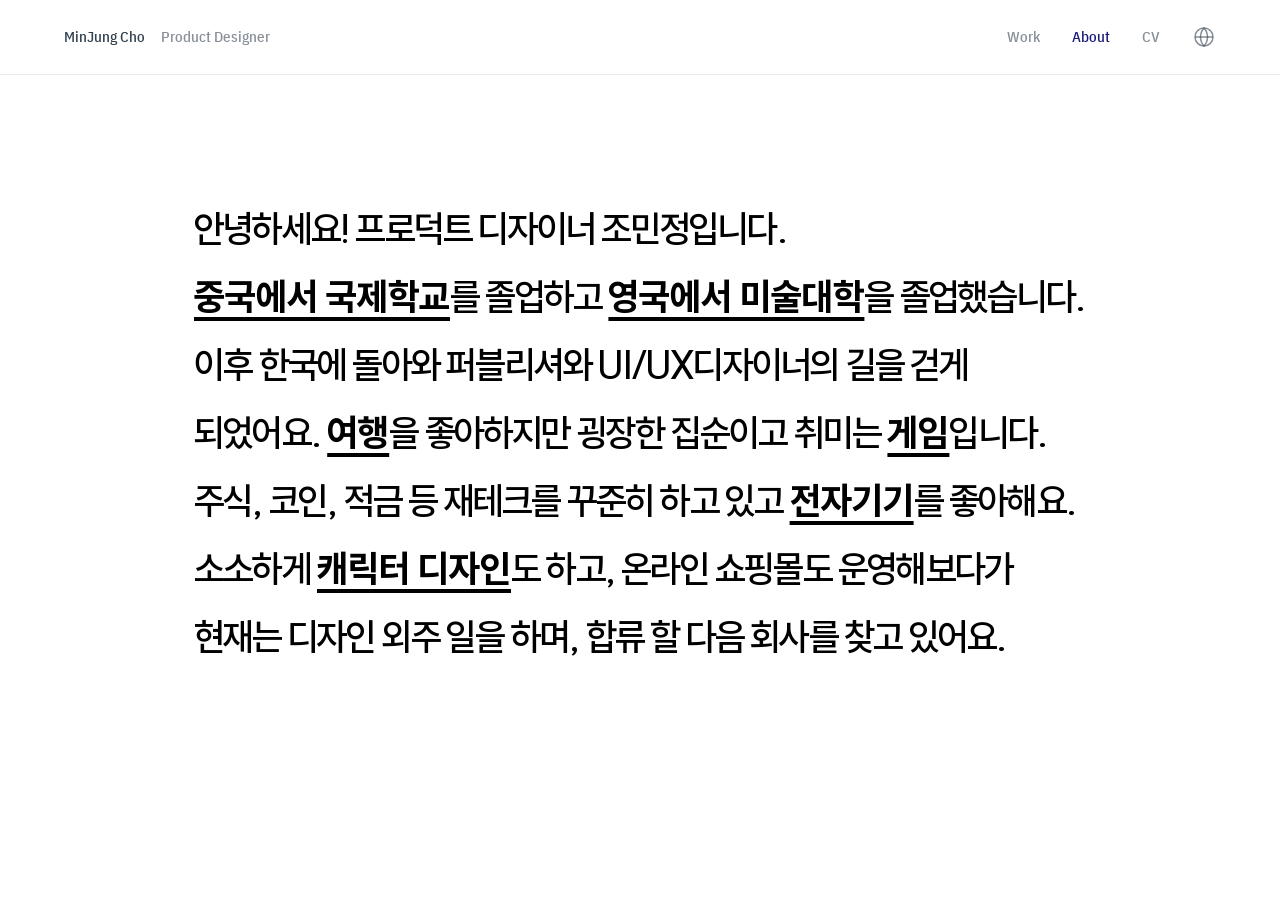
==== about.html @ c06c989e "About 페이지 생성" ====
<!DOCTYPE html>
<html lang="ko">
<head>
    <meta charset="UTF-8">
    <meta name="viewport" content="width=device-width, initial-scale=1.0">
    <title>About — MinJung Cho</title>
    <link rel="preconnect" href="https://fonts.googleapis.com">
    <link rel="preconnect" href="https://fonts.gstatic.com" crossorigin>
    <link href="https://fonts.googleapis.com/css2?family=IBM+Plex+Sans+Condensed:wght@400;500;600&display=swap" rel="stylesheet">
    <link rel="stylesheet" href="css/style.css">
</head>
<body>

    <header class="site-header">
        <nav class="nav container">
            <div class="nav-brand">
                <a href="index.html" class="nav-name">MinJung Cho</a>
                <span class="nav-role">Product Designer</span>
            </div>
            <div class="nav-menu">
                <a href="index.html">Work</a>
                <!-- Misc. 페이지 준비되면 주석 해제
                <a href="#">Misc.</a>
                -->
                <a href="about.html" class="active">About</a>
                <a href="assets/MinJungCho_CV.pdf" target="_blank">CV</a>
                <a href="#" class="nav-globe" aria-label="Language" data-tooltip="다국어 기능 공사중" onclick="return false;">
                    <svg viewBox="0 0 24 24" fill="none" stroke="currentColor" stroke-width="1.5" width="24" height="24">
                        <circle cx="12" cy="12" r="9"/>
                        <path d="M3 12h18"/>
                        <path d="M12 3a13.5 13.5 0 0 1 3.5 9 13.5 13.5 0 0 1-3.5 9 13.5 13.5 0 0 1-3.5-9A13.5 13.5 0 0 1 12 3z"/>
                    </svg>
                </a>
            </div>
        </nav>
    </header>

    <main class="about container">
        <!-- about-stage: 텍스트 + 호버 이미지가 배치되는 기준 영역 -->
        <div class="about-stage">
            <div class="about-text">
                <p class="about-title">안녕하세요! 프로덕트 디자이너 조민정입니다.</p>
                <p class="about-par">
                    <button class="about-kw" data-key="beijing">중국에서 국제학교</button>를 졸업하고
                    <span class="about-inline" data-key="beijing" hidden>
                        <span class="about-inline-media"><img src="assets/img/about/beijing.jpeg" alt="베이징 국제학교 후문 앞에서"><em>2008년부터 5년 동안 베이징에 살았어요</em></span>
                    </span>
                    <button class="about-kw" data-key="london">영국에서 미술대학</button>을 졸업했습니다.
                    <span class="about-inline" data-key="london" hidden>
                        <span class="about-inline-media"><img src="assets/img/about/london.jpg" alt="런던 미술대학 시절"><em>우수 포트폴리오로 인정 받아 파운데이션 코스를 스킵하고 3년만에 졸업했어요</em></span>
                    </span>
                </p>
                <p class="about-par">이후 한국에 돌아와 퍼블리셔와 UI/UX디자이너의 길을 걷게 되었어요.
                    <button class="about-kw" data-key="travel">여행</button>을 좋아하지만 굉장한 집순이고 취미는
                    <span class="about-inline" data-key="travel" hidden>
                        <span class="about-inline-media"><img src="assets/img/about/travel.jpeg" alt="여행 사진"><em>지금까지 28개 국을 여행했어요</em></span>
                    </span>
                    <button class="about-kw" data-key="game">게임</button>입니다.
                    <span class="about-inline" data-key="game" hidden>
                        <span class="about-inline-media"><img src="assets/img/about/game.png" alt="즐겨한 게임들"></span>
                    </span>
                </p>
                <p class="about-par">주식, 코인, 적금 등 재테크를 꾸준히 하고 있고
                    <button class="about-kw" data-key="tech">전자기기</button>를 좋아해요.
                    <span class="about-inline" data-key="tech" hidden>
                        <span class="about-inline-media"><img src="assets/img/about/tech.png" alt="좋아하는 전자기기"></span>
                    </span>
                </p>
                <p class="about-par">소소하게
                    <button class="about-kw" data-key="character">캐릭터 디자인</button>도 하고, 온라인 쇼핑몰도 운영해보다가
                    <span class="about-inline" data-key="character" hidden>
                        <span class="about-inline-media"><img src="assets/img/about/character.jpeg" alt="캐릭터 쭈바와 쪼야"><em>쭈바와 쪼야</em></span>
                    </span>
                    현재는 디자인 외주 일을 하며, 합류 할 다음 회사를 찾고 있어요.
                </p>
            </div>

            <!-- 데스크톱/태블릿 호버 리빌 (위치·크기·회전은 CSS) -->
            <figure class="about-float float-beijing" data-key="beijing" aria-hidden="true">
                <img src="assets/img/about/beijing.jpeg" alt="">
                <figcaption>2008년부터 5년 동안 베이징에 살았어요</figcaption>
            </figure>
            <figure class="about-float float-london" data-key="london" aria-hidden="true">
                <img src="assets/img/about/london.jpg" alt="">
                <figcaption>우수 포트폴리오로 인정 받아 파운데이션 코스를 스킵하고 3년만에 졸업했어요</figcaption>
            </figure>
            <figure class="about-float float-travel" data-key="travel" aria-hidden="true">
                <img src="assets/img/about/travel.jpeg" alt="">
                <figcaption>지금까지 28개 국을 여행했어요</figcaption>
            </figure>
            <figure class="about-float float-game" data-key="game" aria-hidden="true">
                <img src="assets/img/about/game.png" alt="">
            </figure>
            <figure class="about-float float-tech" data-key="tech" aria-hidden="true">
                <img src="assets/img/about/tech.png" alt="">
            </figure>
            <figure class="about-float float-character" data-key="character" aria-hidden="true">
                <img src="assets/img/about/character.jpeg" alt="">
                <figcaption>쭈바와 쪼야</figcaption>
            </figure>
        </div>
    </main>

    <script src="js/about.js"></script>
    <script src="js/cursor.js"></script>
</body>
</html>
---- css/style.css ----
/* ============================================
   Fonts
   ============================================ */
@font-face {
    font-family: 'Freesentation';
    src: url('../assets/fonts/Freesentation-1Thin.woff2') format('woff2');
    font-weight: 100;
    font-display: swap;
}
@font-face {
    font-family: 'Freesentation';
    src: url('../assets/fonts/Freesentation-2ExtraLight.woff2') format('woff2');
    font-weight: 200;
    font-display: swap;
}
@font-face {
    font-family: 'Freesentation';
    src: url('../assets/fonts/Freesentation-3Light.woff2') format('woff2');
    font-weight: 300;
    font-display: swap;
}
@font-face {
    font-family: 'Freesentation';
    src: url('../assets/fonts/Freesentation-4Regular.woff2') format('woff2');
    font-weight: 400;
    font-display: swap;
}
@font-face {
    font-family: 'Freesentation';
    src: url('../assets/fonts/Freesentation-5Medium.woff2') format('woff2');
    font-weight: 500;
    font-display: swap;
}
@font-face {
    font-family: 'Freesentation';
    src: url('../assets/fonts/Freesentation-6SemiBold.woff2') format('woff2');
    font-weight: 600;
    font-display: swap;
}
@font-face {
    font-family: 'Freesentation';
    src: url('../assets/fonts/Freesentation-7Bold.woff2') format('woff2');
    font-weight: 700;
    font-display: swap;
}
@font-face {
    font-family: 'Freesentation';
    src: url('../assets/fonts/Freesentation-8ExtraBold.woff2') format('woff2');
    font-weight: 800;
    font-display: swap;
}
@font-face {
    font-family: 'Freesentation';
    src: url('../assets/fonts/Freesentation-9Black.woff2') format('woff2');
    font-weight: 900;
    font-display: swap;
}

/* ============================================
   Tokens
   ============================================ */
:root {
    /* 커스텀 커서 — 색상은 여기서 수정 */
    --cursor-color: #81959fcf;
    --cursor-text-color: #ffffff;
    --cursor-size: 14px;

    --color-bg: #ffffff;
    --color-text: #32404f;
    --color-text-muted: rgba(50, 64, 79, 0.584);
    --color-text-gray: #878f98;
    --color-nav-active: #1b1c7a;
    --color-headline: #000000;
    --color-card-bg: rgba(0, 0, 0, 0.05);
    --color-border: rgba(135, 143, 152, 0.2);
    --font-en: 'IBM Plex Sans Condensed', sans-serif;
    --font-kr: 'Freesentation', 'IBM Plex Sans Condensed', sans-serif;
    --page-padding: 64px;
}

/* ============================================
   Reset / Base
   ============================================ */
*,
*::before,
*::after {
    box-sizing: border-box;
    margin: 0;
    padding: 0;
}

html {
    scroll-behavior: smooth;
}

body {
    background: var(--color-bg);
    color: var(--color-text);
    font-family: var(--font-en);
    font-size: 15px;
    line-height: 22px;
    word-break: keep-all; /* 한국어 단어 단위 줄바꿈 */
}

a {
    color: inherit;
    text-decoration: none;
}

a:hover {
    text-decoration: underline;
}

ul {
    list-style: none;
}

img {
    max-width: 100%;
    display: block;
}

.container {
    max-width: 1920px;
    margin: 0 auto;
    padding-left: var(--page-padding);
    padding-right: var(--page-padding);
}

/* ============================================
   About page
   ============================================ */
.about {
    padding-top: 120px;
    padding-bottom: 120px;
}

/* 텍스트 + 플로팅 이미지의 기준 영역 (Figma 892px 컬럼) */
.about-stage {
    position: relative;
    max-width: 892px;
    margin: 0 auto;
}

.about-text {
    font-family: var(--font-kr);
    font-weight: 500;
    font-size: 40px;
    line-height: 1.7; /* Figma: 줄 48px + 간격 20px = 68px 피치 */
    letter-spacing: -0.02em;
    color: #000000;
}

.about-title {
    /* 본문과 같은 피치로 흐르게 함 */
}

/* 키워드 (호버/탭 트리거) */
.about-kw {
    font: inherit;
    font-weight: 700;
    color: inherit;
    background: none;
    border: none;
    padding: 0;
    text-decoration: underline;
    text-underline-position: from-font;
}

/* --- 플로팅 리빌 (데스크톱/태블릿 호버) ---
   위치·크기는 892×456 스테이지 기준 % — Figma 시안 좌표 환산값 */
.about-float {
    position: absolute;
    margin: 0;
    opacity: 0;
    visibility: hidden;
    transition: opacity 0.2s ease;
    pointer-events: none;
    z-index: 5;
}

.about-float.is-on {
    opacity: 1;
    visibility: visible;
}

.about-float img {
    width: 100%;
    height: 100%;
    object-fit: cover;
    display: block;
}

.about-float figcaption {
    position: absolute;
    background: #000000;
    color: #ffffff;
    font-family: var(--font-kr);
    font-weight: 500;
    font-size: 26px;
    line-height: 1.5;
    letter-spacing: -0.02em;
    padding: 8px 20px;
    white-space: nowrap;
}

/* beijing: 사진 338×450 @ (246,81) rot4.52 / 캡션 (494,129) */
.float-beijing { left: 27.6%; top: 17.7%; width: 37.9%; aspect-ratio: 338 / 450; transform: rotate(4.52deg); }
.float-beijing figcaption { left: 66%; top: 10%; transform: rotate(-4.52deg); }

/* london: 360×480 @ (63,82) rot-4.77 / 캡션 (298,204) */
.float-london { left: 7.1%; top: 18%; width: 40.4%; aspect-ratio: 360 / 480; transform: rotate(-4.77deg); }
.float-london figcaption { left: 65%; top: 27%; transform: rotate(4.77deg); }

/* travel: 300×496 @ (201,48) rot3.72 / 캡션 (370,196) */
.float-travel { left: 22.5%; top: 10.6%; width: 33.6%; aspect-ratio: 300 / 496; transform: rotate(3.72deg); }
.float-travel figcaption { left: 56%; top: 30%; transform: rotate(-3.72deg); }

/* game: 그리드 이미지 481×675 @ (214,-79) rot-3, 캡션 없음 */
.float-game { left: 24%; top: -17.3%; width: 53.9%; aspect-ratio: 481 / 675; transform: rotate(-3deg); }

/* tech: 600×400 @ (-4,70), 회전·캡션 없음 */
.float-tech { left: -0.4%; top: 15.4%; width: 67.3%; aspect-ratio: 3 / 2; }

/* character: 351×468 @ (345,60) rot7.72 / 캡션 (639,401) */
.float-character { left: 38.7%; top: 13%; width: 39.3%; aspect-ratio: 3 / 4; transform: rotate(7.72deg); }
.float-character figcaption { left: 71%; top: 84%; transform: rotate(-7.72deg); }

/* --- 인라인 리빌 (모바일 탭) — 데스크톱에서는 항상 숨김 --- */
.about-inline {
    display: none;
}

/* 태블릿: 텍스트 30px (Figma 태블릿 시안) */
@media (max-width: 1279px) {
    .about-text {
        font-size: 30px;
    }

    .about-float figcaption {
        font-size: 20px;
        padding: 6px 14px;
    }
}

/* 모바일: 텍스트 20px, 호버 리빌 대신 탭 인라인 리빌 */
@media (max-width: 640px) {
    .about {
        padding-top: 80px;
        padding-bottom: 80px;
    }

    .about-text {
        font-size: 20px;
        line-height: 1.6; /* 줄 24px + 간격 8px */
    }

    .about-title {
        font-weight: 700;
    }

    /* 호버 리빌 숨김 */
    .about-float {
        display: none;
    }

    /* 탭으로 열린 인라인 리빌: 텍스트 사이에 블록으로 삽입 */
    .about-inline:not([hidden]) {
        display: block;
        margin: 12px 0;
    }

    .about-inline-media {
        position: relative;
        display: block;
        width: 270px;
        max-width: 100%;
    }

    .about-inline-media img {
        display: block;
        width: 100%;
    }

    .about-inline-media em {
        position: absolute;
        left: 28%;
        top: 12px;
        background: #000000;
        color: #ffffff;
        font-style: normal;
        font-family: var(--font-kr);
        font-weight: 500;
        font-size: 16px;
        line-height: 1.5;
        letter-spacing: -0.02em;
        padding: 2px 8px;
        max-width: calc(100vw - 48px - 28%);
    }
}

/* ============================================
   Custom cursor
   ============================================ */
/* 커스텀 커서가 활성화되면(마우스 기기) 기본 커서 숨김 */
.has-custom-cursor,
.has-custom-cursor * {
    cursor: none !important;
}

.cursor-dot {
    position: fixed;
    left: 0;
    top: 0;
    width: var(--cursor-size);
    height: var(--cursor-size);
    background: var(--cursor-color);
    border-radius: 999px;
    pointer-events: none;
    z-index: 9999;
    display: flex;
    align-items: center;
    justify-content: center;
    opacity: 0;
    transition: width 0.25s ease, height 0.25s ease, opacity 0.2s ease, padding 0.25s ease;
    will-change: transform;
}

.cursor-dot--visible {
    opacity: 1;
}

/* 선택 가능한 영역(링크·버튼) 호버 시 확대 */
.cursor-dot--grow {
    width: 48px;
    height: 48px;
}

/* 프로젝트 카드 호버 시 텍스트 툴팁으로 변형 */
.cursor-dot--tooltip {
    width: auto;
    height: auto;
    padding: 10px 16px;
}

.cursor-label {
    display: none;
    font-family: var(--font-en);
    text-transform: uppercase;
    font-weight: 400;
    font-size: 14px;
    line-height: 1;
    color: var(--cursor-text-color);
    white-space: nowrap;
}

.cursor-dot--tooltip .cursor-label {
    display: block;
}

/* ============================================
   Nav
   ============================================ */
.site-header {
    border-bottom: 1px solid var(--color-border);
}

.nav {
    display: flex;
    align-items: center;
    justify-content: space-between;
    padding-top: 25px;
    padding-bottom: 25px;
}

.nav-brand {
    display: flex;
    align-items: center;
    gap: 16px;
    font-weight: 500;
}

.nav-brand .nav-role {
    color: var(--color-text-muted);
}

.nav-menu {
    display: flex;
    align-items: center;
    gap: 32px;
    font-weight: 500;
}

.nav-menu a {
    color: var(--color-text-muted);
}

.nav-menu a.active {
    color: var(--color-nav-active);
}

.nav-menu .nav-globe {
    display: inline-flex;
    width: 24px;
    height: 24px;
    color: var(--color-text-muted);
    position: relative;
}

/* 지구본 호버 툴팁 (다국어 기능 공사중) */
.nav-globe::after {
    content: attr(data-tooltip);
    position: absolute;
    top: calc(100% + 10px);
    right: 0;
    background: var(--color-text);
    color: #ffffff;
    font-family: var(--font-kr);
    font-size: 13px;
    line-height: 1;
    padding: 8px 12px;
    border-radius: 6px;
    white-space: nowrap;
    opacity: 0;
    pointer-events: none;
    transition: opacity 0.15s ease;
    z-index: 10;
}

.nav-globe:hover::after {
    opacity: 1;
}

/* ============================================
   Home: Hero
   ============================================ */
.hero {
    padding-top: 200px;
    padding-bottom: 60px;
}

.hero-headline {
    font-family: var(--font-kr);
    font-weight: 700;
    font-size: 46px;
    line-height: 1.2;
    color: var(--color-headline);
}

.hero-headline .br-mobile {
    display: none;
}

.career {
    margin-top: 20px;
    display: flex;
    flex-direction: column;
    gap: 6px;
}

.career-row {
    display: flex;
    align-items: flex-start;
}

.career-year {
    flex: 0 0 112px;
    color: var(--color-text-muted);
}

.career-detail {
    display: flex;
    flex: 1;
}

.career-company {
    flex: 0 0 226px;
    color: var(--color-text);
}

.career-role {
    color: var(--color-text-muted);
}

/* ============================================
   Home: Projects grid
   ============================================ */
.projects {
    padding-bottom: 0;
}

/* ============================================
   Footer
   ============================================ */
.site-footer {
    padding-top: 120px; /* 프로젝트 그리드와의 간격 */
}

.site-footer .container {
    padding-bottom: 25px; /* 네비와 동일한 하단 여백 */
    text-align: right;
    font-weight: 500;
    color: var(--color-text-muted);
}

.projects-grid {
    display: grid;
    grid-template-columns: repeat(2, minmax(0, 1fr));
    column-gap: 32px;
    row-gap: 64px;
    align-items: start;
}

.card {
    display: block;
    min-width: 0;
}

.card:hover {
    text-decoration: none;
}

.card-text {
    padding-top: 20px;
}

.card-title {
    font-family: var(--font-kr);
    font-weight: 600;
    font-size: 22px;
    line-height: 1.4;
    letter-spacing: -0.02em;
    color: #000000;
    /* white-space: pre-line; */
}

.card-meta,
.meta-row {
    display: flex;
    align-items: center;
    gap: 6px;
    color: var(--color-text-muted);
}

.card-meta span:first-child,
.meta-row span:first-child {
    font-family: var(--font-kr);
    font-weight: 500;
    font-size: 16px;
    line-height: 20px;
}

.card-meta {
    margin-top: 8px;
}

.card-image {
    width: 100%;
    overflow: hidden;
    border-radius: 16px;
    background: var(--color-card-bg);
}

.card-image img,
.card-image video {
    display: block;
    width: 100%;
    height: auto;
    transition: transform 0.5s ease;
}

/* 썸네일 호버 시 살짝 확대 */
.card:hover .card-image img,
.card:hover .card-image video {
    transform: scale(1.04);
}

.card-image:empty {
    aspect-ratio: 16 / 9;
}

/* ============================================
   Project page (/portfolio 템플릿)
   ============================================ */
.page-body {
    border-bottom: 1px solid var(--color-border);
}

.project-layout {
    display: flex;
    gap: 60px;
}

/* --- Aside --- */
.project-aside {
    flex: 0 0 200px;
    padding-top: 40px;
    padding-bottom: 40px;
    position: sticky;
    top: 0;
    align-self: flex-start;
    display: flex;
    flex-direction: column;
    max-height: 100vh;
}

.back-link {
    display: inline-flex;
    align-items: center;
    gap: 8px;
    font-family: var(--font-kr);
    font-weight: 500;
    font-size: 16px;
    line-height: 22px;
    color: var(--color-text-muted);
    white-space: nowrap;
    flex: none;
}

.back-link svg {
    width: 24px;
    height: 24px;
    flex: none;
}

.aside-list {
    margin-top: 32px;
    display: flex;
    flex-direction: column;
    gap: 8px;
    min-height: 0;
    overflow-y: auto;
    overscroll-behavior: contain;
    scrollbar-width: thin;
    scrollbar-color: #c5c5c5 transparent;
}

.aside-list::-webkit-scrollbar {
    width: 4px;
}

.aside-list::-webkit-scrollbar-thumb {
    background: #c5c5c5;
    border-radius: 999px;
}

.aside-list a {
    flex: none;
    font-family: var(--font-kr);
    font-weight: 400;
    font-size: 16px;
    line-height: 24px;
    color: var(--color-text-muted);
    white-space: nowrap;
    overflow: hidden;
    text-overflow: ellipsis;
}

.aside-list a.active {
    color: var(--color-text);
}

/* --- Main column --- */
.project-main {
    display: flex;
    flex: 1;
    justify-content: center;
    min-width: 0;
    padding-top: 40px;
    padding-bottom: 60px;
}

.project-wrapper{
    width: 100%;
    max-width: 892px;
    min-width: 0;
}

.project-title {
    font-family: var(--font-kr);
    font-weight: 700;
    font-size: 64px;
    line-height: 1.2;
    letter-spacing: -0.02em;
    color: var(--color-headline);
    margin-top: 12px;
    white-space: pre-line;
}

.project-hero {
    margin-top: 48px;
    border-radius: 13px;
    overflow: hidden;
    aspect-ratio: 892 / 500;
    background:
        radial-gradient(60% 90% at 55% 50%, rgba(244, 114, 182, 0.75) 0%, rgba(232, 190, 224, 0.55) 55%, rgba(226, 214, 240, 0.5) 100%),
        linear-gradient(90deg, #efd9ec 0%, #e8d5ef 100%);
}

.project-hero img {
    width: 100%;
    height: 100%;
    object-fit: cover;
}

.project-meta {
    margin-top: 20px;
    display: grid;
    grid-template-columns: repeat(4, 1fr);
    gap: 48px;
}

.meta-item dt {
    font-family: var(--font-kr);
    font-weight: 400;
    font-size: 16px;
    line-height: 22px;
    color: var(--color-text-muted);
}

.meta-item dd {
    margin-top: 8px;
    font-family: var(--font-kr);
    font-weight: 600;
    font-size: 16px;
    line-height: 22px;
    color: var(--color-text-muted);
}

/* --- Body blocks --- */
.project-body {
    margin-top: 80px;
    display: flex;
    flex-direction: column;
    min-width: 0;
    gap: 120px; /* 기본 섹션 사이 간격. 프로젝트별 sectionGap으로 덮어쓸 수 있음 */
}

.block-section {
    scroll-margin-top: 40px;
    display: flex;
    flex-direction: column;
    min-width: 0;
    gap: 40px; /* 섹션 내부 블록 간격 */
}

.section-subtitle {
    font-family: var(--font-en);
    font-weight: 500;
    font-size: 18px;
    line-height: 22px;
    text-transform: uppercase;
    color: var(--color-text);
}

.section-title {
    margin-top: 6px;
    font-family: var(--font-kr);
    font-weight: 600;
    font-size: 36px;
    line-height: 1.6;
    color: var(--color-headline);
    white-space: pre-line;
}

.section-head .body-text {
    margin-top: 24px;
}

.body-text {
    font-family: var(--font-kr);
    font-weight: 400;
    font-size: 18px;
    line-height: 1.8;
    color: var(--color-text-muted);
    white-space: pre-line; /* 데이터의 \n을 줄바꿈으로 표시 */
}

.img-block {
    background: var(--color-card-bg);
    border-radius: 16px;
    overflow: hidden;
}

.img-block .img-area {
    background: var(--color-card-bg);
}

.img-block .img-area img {
    width: 100%;
}

.img-caption {
    padding: 20px;
    font-family: var(--font-kr);
    font-weight: 400;
    font-size: 16px;
    line-height: 22px;
    color: var(--color-text-muted);
}

.img-group {
    display: grid;
    grid-template-columns: repeat(var(--img-group-columns, 2), minmax(0, 1fr));
    gap: 20px;
}

/* 비율이 다른 프로젝트 화면을 원본 비율 그대로 넘겨보는 가로 갤러리 */
.horizontal-gallery {
    width: 100%;
    min-width: 0;
}

.horizontal-gallery-track {
    display: flex;
    align-items: flex-start;
    gap: 20px;
    width: 100%;
    overflow-x: auto;
    padding: 0 0 16px;
    scroll-snap-type: x mandatory;
    overscroll-behavior-inline: contain;
    scrollbar-color: #b8b8b8 #eeeeee;
    scrollbar-width: thin;
}

.horizontal-gallery-track:focus-visible {
    outline: 2px solid var(--color-headline);
    outline-offset: 6px;
    border-radius: 2px;
}

.horizontal-gallery-track::-webkit-scrollbar {
    height: 6px;
}

.horizontal-gallery-track::-webkit-scrollbar-track {
    background: #eeeeee;
    border-radius: 999px;
}

.horizontal-gallery-track::-webkit-scrollbar-thumb {
    background: #b8b8b8;
    border-radius: 999px;
}

.horizontal-gallery-item {
    flex: 0 0 auto;
    overflow: hidden;
    border-radius: 24px;
    background: #f5f5f5;
    scroll-snap-align: start;
}

.horizontal-gallery-item img {
    display: block;
    width: auto;
    height: clamp(420px, 48vw, 720px);
    max-width: none;
}

.horizontal-gallery-caption {
    padding: 16px 20px;
    font-family: var(--font-kr);
    font-size: 16px;
    line-height: 24px;
    color: var(--color-text-muted);
    background: #ffffff;
}

.quote-block {
    border-left: 2px solid var(--color-border);
    padding: 20px 32px;
}

.quote-head {
    display: flex;
    align-items: center;
    gap: 12px;
    font-family: var(--font-kr);
    font-weight: 600;
    font-size: 16px;
    line-height: 24px;
    letter-spacing: -0.005em;
}

.quote-head .quote-name {
    color: #000000;
}

.quote-head .quote-role {
    color: var(--color-text-gray);
}

.quote-text {
    margin-top: 12px;
    font-family: var(--font-kr);
    font-weight: 400;
    font-size: 18px;
    line-height: 1.8;
    color: var(--color-text-muted);
    white-space: pre-line; /* 데이터의 \n을 줄바꿈으로 표시 */
}

.quote-text a {
    color: var(--color-text);
    text-decoration: underline;
    text-decoration-thickness: 1px;
    text-underline-offset: 3px;
}

.quote-text a:hover {
    opacity: 0.65;
}

/* --- 타이틀 아래 요약 --- */
.project-summary {
    margin-top: 12px;
    font-family: var(--font-kr);
    font-weight: 500;
    font-size: 16px;
    line-height: 26px;
    color: var(--color-text-muted);
    white-space: pre-line; /* 데이터의 \n을 줄바꿈으로 표시 */
}

/* --- 캡션 없는 이미지 (라운드 패널) --- */
.img-block--plain {
    background: none;
    border-radius: 24px;
}

.img-block--plain .img-area {
    background: none;
}

.img-block--plain .img-area img {
    display: block;
    width: 100%;
}

/* --- 화면 진입 시 재생되는 프로젝트 영상 --- */
.video-block {
    width: 100%;
    border-radius: 24px;
    overflow: hidden;
    background: #eeeff0;
}

.viewport-video {
    display: block;
    width: 100%;
    height: auto;
    border-radius: inherit;
    background: #eeeff0;
}

.video-caption {
    padding: 20px 24px;
    font-family: var(--font-kr);
    font-size: 16px;
    line-height: 24px;
    color: var(--color-text-muted);
    background: #ffffff;
}

/* --- 소제목 블록 --- */
.block-heading .heading-title,
.criteria-block .heading-title {
    display: flex;
    align-items: center;
    gap: 10px;
    font-family: var(--font-kr);
    font-weight: 600;
    font-size: 20px;
    line-height: 30px;
    color: var(--color-text);}

.block-icon {
    display: inline-flex;
    align-items: center;
    color: var(--color-text);
    flex: none;
}

.block-heading .body-text {
    margin-top: 12px;
}

/* --- 통계 밴드 (다크 패널) --- */
.stats-block {
    background: #333333;
    border-radius: 24px;
    padding: 60px 96px;
}

.stats-row {
    display: flex;
}

.stat-item {
    flex: 1;
    border-left: 1px solid rgba(215, 215, 215, 0.4);
    padding-left: 21px;
}

.stat-value {
    font-family: var(--font-kr);
    font-weight: 400;
    font-size: 36px;
    line-height: 44px;
    color: #ffffff;
}

.stat-label {
    margin-top: 12px;
    font-family: var(--font-kr);
    font-weight: 400;
    font-size: 16px;
    line-height: 24px;
    color: #ffffff;
}

.stats-feedback {
    margin-top: 40px;
    background: #eeeff0;
    border-radius: 12px;
    padding: 20px;
    display: flex;
    flex-direction: column;
    gap: 8px;
}

/* --- AS-IS / TO-BE 지표 비교표 --- */
.metric-table {
    width: 100%;
    max-width: 100%;
    overflow-x: auto;
    border-radius: 24px;
    background: #333333;
    padding: 40px 76px;
    color: #ffffff;
}

.metric-row {
    min-width: 680px;
    display: grid;
    grid-template-columns: minmax(150px, 1fr) 150px 150px 100px;
    align-items: center;
}

.metric-row + .metric-row {
    border-top: 1px solid rgba(255, 255, 255, 0.12);
}

.metric-cell {
    min-height: 56px;
    padding: 10px 20px;
    display: flex;
    align-items: center;
    font-family: var(--font-kr);
    font-size: 16px;
    line-height: 24px;
}

.metric-row--header .metric-cell {
    min-height: 44px;
    padding-top: 0;
    color: rgba(255, 255, 255, 0.72);
}

.metric-value {
    font-size: 32px;
    line-height: 44px;
}

.metric-row .metric-cell:nth-child(2) {
    color: rgba(255, 255, 255, 0.42);
}

.metric-delta {
    min-width: 80px;
    padding: 10px 8px;
    border-radius: 8px;
    text-align: center;
    color: #1b58ff;
    background: #adcfff;
    font-size: 18px;
    line-height: 20px;
}

.metric-delta--neutral {
    color: #ffffff;
    background: rgba(255, 255, 255, 0.1);
}

.metric-delta--negative {
    color: #ff2e00;
    background: #ffcfc4;
}

.feedback-row {
    display: flex;
    align-items: flex-start;
    justify-content: space-between;
    gap: 16px;
}

.feedback-text {
    display: flex;
    align-items: flex-start;
    gap: 12px;
    font-family: var(--font-kr);
    font-weight: 400;
    font-size: 16px;
    line-height: 24px;
    color: #1a1a1a;
}

.feedback-text .block-icon {
    color: #1a1a1a;
    margin-top: 2px;
}

.feedback-who {
    flex: none;
    font-family: var(--font-kr);
    font-weight: 400;
    font-size: 16px;
    line-height: 24px;
    color: #1a1a1a;
}

/* --- 관찰/측정/기준 카드 --- */
.criteria-card {
    margin-top: 12px;
    background: #eeeff0;
    border-radius: 24px;
    padding: 6px;
}

.criteria-inner {
    background: #ffffff;
    border-radius: 18px;
    padding: 40px;
    display: flex;
    flex-direction: column;
    gap: 16px;
}

.criteria-label {
    font-family: var(--font-kr);
    font-weight: 500;
    font-size: 16px;
    line-height: 24px;
    color: #262424;
}

.criteria-text {
    margin-top: 8px;
    font-family: var(--font-kr);
    font-weight: 400;
    font-size: 16px;
    line-height: 26px;
    color: #666666;
}

/* --- CTA 버튼 --- */
.cta-row {
    display: flex;
    justify-content: flex-end;
}

.cta-button {
    display: inline-flex;
    align-items: center;
    gap: 12px;
    background: #005cfb;
    color: #ffffff;
    border-radius: 12px;
    padding: 23px 40px;
    font-family: var(--font-kr);
    font-weight: 500;
    font-size: 24px;
    line-height: 32px;
}

.cta-button:hover {
    text-decoration: none;
    background: #0050df;
}

.cta-arrow {
    font-size: 28px;
    line-height: 32px;
    font-weight: 300;
}

/* ============================================
   Tablet (641px ~ 1279px)
   ============================================ */
@media (max-width: 1279px) {
    :root {
        --page-padding: 32px;
    }

    .site-header .container {
        padding-left: 24px;
        padding-right: 24px;
    }

    .hero-headline {
        font-size: 38px;
    }

    .career {
        margin-top: 16px;
    }

    .hero {
        padding-bottom: 40px;
    }

    .projects {
        padding-left: 24px;
        padding-right: 24px;
    }

    .projects-grid {
        grid-template-columns: 1fr;
        row-gap: 48px;
    }

    /* --- Project page --- */
    .page-body .container {
        padding-left: 24px;
        padding-right: 24px;
    }

    .project-layout {
        flex-direction: column;
        gap: 0;
    }

    .project-aside {
        flex: none;
        position: static;
        display: flex;
        flex-direction: row;
        align-items: center;
        gap: 32px;
        width: 100%;
        min-width: 0;
        max-height: none;
        padding-bottom: 0;
    }

    .aside-list {
        margin-top: 0;
        flex-direction: row;
        gap: 8px;
        overflow-x: auto;
        overflow-y: hidden;
        scrollbar-width: none;
    }

    .aside-list::-webkit-scrollbar {
        display: none;
    }

    .aside-list a {
        flex: none;
        overflow: visible;
    }

    .project-main {
        max-width: none;
        margin-top: 60px;
        padding-top: 0;
    }

    .project-title {
        font-size: 48px;
    }

    .project-hero {
        aspect-ratio: 752 / 322;
    }

    .project-meta {
        grid-template-columns: repeat(2, 1fr);
        grid-template-rows: repeat(2, auto);
        grid-auto-flow: column;
        row-gap: 20px;
        column-gap: 48px;
    }

    .stats-block {
        padding: 40px 48px;
    }

    .metric-table {
        padding: 32px 24px;
    }
}

/* ============================================
   Mobile (≤ 640px)
   ============================================ */
@media (max-width: 640px) {
    :root {
        --page-padding: 24px;
    }

    .nav {
        flex-direction: column;
        align-items: flex-start;
        gap: 16px;
        padding-top: 24px;
        padding-bottom: 24px;
    }

    .hero {
        padding-top: 120px;
    }

    .hero-headline {
        font-size: 28px;
    }

    .hero-headline .br-mobile {
        display: inline;
    }

    .career {
        gap: 12px;
    }

    .career-detail {
        flex-direction: column;
        gap: 3px;
    }

    .career-company {
        flex: none;
    }

    /* --- Project page --- */
    .project-aside {
        padding-top: 20px;
    }

    .aside-list {
        display: none;
    }

    .project-main {
        margin-top: 20px;
    }

    .project-title {
        font-size: 40px;
    }

    .project-hero {
        aspect-ratio: 327 / 184;
    }

    .project-meta {
        display: flex;
        flex-direction: column;
        gap: 20px;
    }

    .img-group {
        grid-template-columns: 1fr;
    }

    .horizontal-gallery-item img {
        height: clamp(320px, 110vw, 520px);
    }

    .stats-block {
        padding: 32px 24px;
    }

    .stats-row {
        flex-direction: column;
        gap: 24px;
    }

    .metric-table {
        margin-left: 0;
        margin-right: 0;
        padding: 24px 12px;
        border-radius: 16px;
    }

    .feedback-row {
        flex-direction: column;
        gap: 4px;
    }

    .feedback-who {
        padding-left: 32px;
    }

    .criteria-inner {
        padding: 24px;
    }

    .cta-button {
        width: 100%;
        justify-content: center;
        font-size: 20px;
        padding: 18px 24px;
    }
}
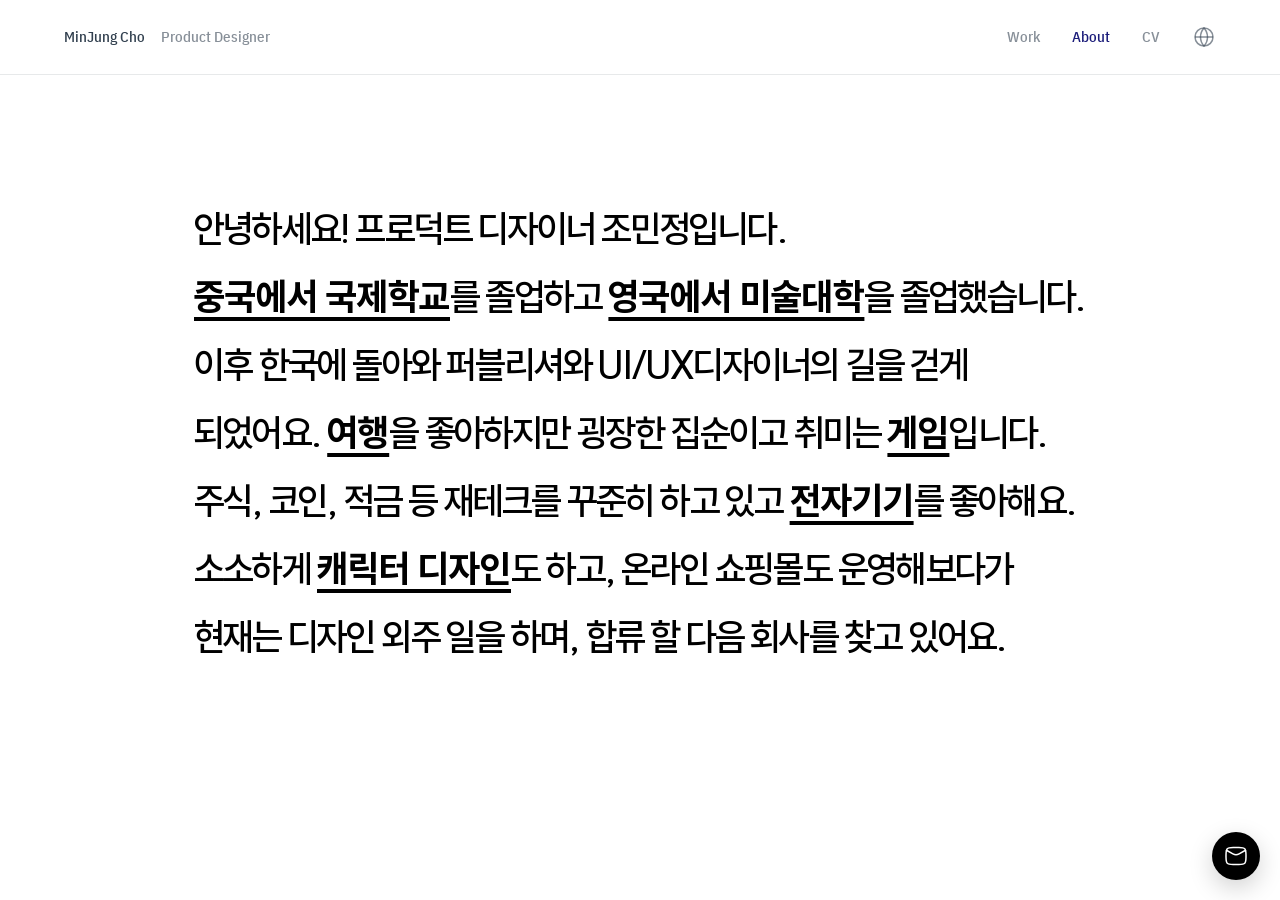
==== commit 62c60e7e: "About 페이지에 연락처 추가" ====
--- a/about.html
+++ b/about.html
@@ -99,6 +99,16 @@
                 <figcaption>쭈바와 쪼야</figcaption>
             </figure>
         </div>
+        <a class="contact" href="mailto:designer.minjungcho@gmail.com"
+            aria-label="조민정에게 이메일 보내기" title="이메일 보내기" data-cursor-label="Email me">
+            <svg xmlns="http://www.w3.org/2000/svg" viewBox="0 0 24 24" width="24" height="24" color="currentColor" fill="none"
+                stroke="currentColor" stroke-width="1.5" stroke-linejoin="round">
+                <path d="M2 6L8.91302 9.91697C11.4616 11.361 12.5384 11.361 15.087 9.91697L22 6"></path>
+                <path
+                    d="M2.01577 13.4756C2.08114 16.5412 2.11383 18.0739 3.24496 19.2094C4.37608 20.3448 5.95033 20.3843 9.09883 20.4634C11.0393 20.5122 12.9607 20.5122 14.9012 20.4634C18.0497 20.3843 19.6239 20.3448 20.7551 19.2094C21.8862 18.0739 21.9189 16.5412 21.9842 13.4756C22.0053 12.4899 22.0053 11.5101 21.9842 10.5244C21.9189 7.45886 21.8862 5.92609 20.7551 4.79066C19.6239 3.65523 18.0497 3.61568 14.9012 3.53657C12.9607 3.48781 11.0393 3.48781 9.09882 3.53656C5.95033 3.61566 4.37608 3.65521 3.24495 4.79065C2.11382 5.92608 2.08114 7.45885 2.01576 10.5244C1.99474 11.5101 1.99475 12.4899 2.01577 13.4756Z">
+                </path>
+            </svg>
+        </a>
     </main>
 
     <script src="js/about.js"></script>
--- a/css/style.css
+++ b/css/style.css
@@ -299,6 +299,113 @@
     }
 }
 
+.contact {
+    position: fixed;
+    right: 20px;
+    bottom: 20px;
+    width: 48px;
+    height: 48px;
+    border-radius: 999px;
+    background: #000;
+    display: flex;
+    align-items: center;
+    justify-content: center;
+    z-index: 20;
+    isolation: isolate;
+    box-shadow: 0 8px 24px rgba(0, 0, 0, 0.18);
+    -webkit-tap-highlight-color: transparent;
+    touch-action: manipulation;
+    transition:
+        transform 0.28s cubic-bezier(0.22, 1, 0.36, 1),
+        background-color 0.22s ease,
+        box-shadow 0.28s ease;
+    animation: contact-enter 0.55s cubic-bezier(0.22, 1, 0.36, 1) 0.18s both;
+}
+
+.contact::before {
+    content: '';
+    position: absolute;
+    inset: -1px;
+    border: 1px solid rgba(27, 28, 122, 0.55);
+    border-radius: inherit;
+    opacity: 0;
+    transform: scale(0.78);
+    z-index: -1;
+    transition:
+        opacity 0.24s ease,
+        transform 0.35s cubic-bezier(0.22, 1, 0.36, 1);
+}
+
+.contact svg {
+    width: 24px;
+    height: 24px;
+    color: #fff;
+    transition: transform 0.32s cubic-bezier(0.22, 1, 0.36, 1);
+}
+
+.contact:hover {
+    text-decoration: none;
+}
+
+@media (hover: hover) and (pointer: fine) {
+    .contact:hover {
+        background: var(--color-nav-active);
+        transform: translateY(-4px);
+        box-shadow: 0 14px 30px rgba(27, 28, 122, 0.24);
+    }
+
+    .contact:hover::before {
+        opacity: 1;
+        transform: scale(1.32);
+    }
+
+    .contact:hover svg {
+        transform: translate(2px, -2px) rotate(-6deg);
+    }
+}
+
+.contact:active {
+    transform: translateY(-1px) scale(0.92);
+    box-shadow: 0 4px 12px rgba(0, 0, 0, 0.2);
+    transition-duration: 0.08s;
+}
+
+.contact:active::before {
+    opacity: 0.35;
+    transform: scale(0.94);
+    transition-duration: 0.08s;
+}
+
+.contact:active svg {
+    transform: scale(0.9);
+    transition-duration: 0.08s;
+}
+
+.contact:focus-visible {
+    outline: 3px solid rgba(27, 28, 122, 0.28);
+    outline-offset: 5px;
+}
+
+@keyframes contact-enter {
+    from {
+        opacity: 0;
+        transform: translateY(14px) scale(0.9);
+    }
+    to {
+        opacity: 1;
+        transform: translateY(0) scale(1);
+    }
+}
+
+@media (prefers-reduced-motion: reduce) {
+    .contact,
+    .contact::before,
+    .contact svg {
+        animation: none;
+        transition: none;
+    }
+}
+
 /* ============================================
    Custom cursor
    ============================================ */
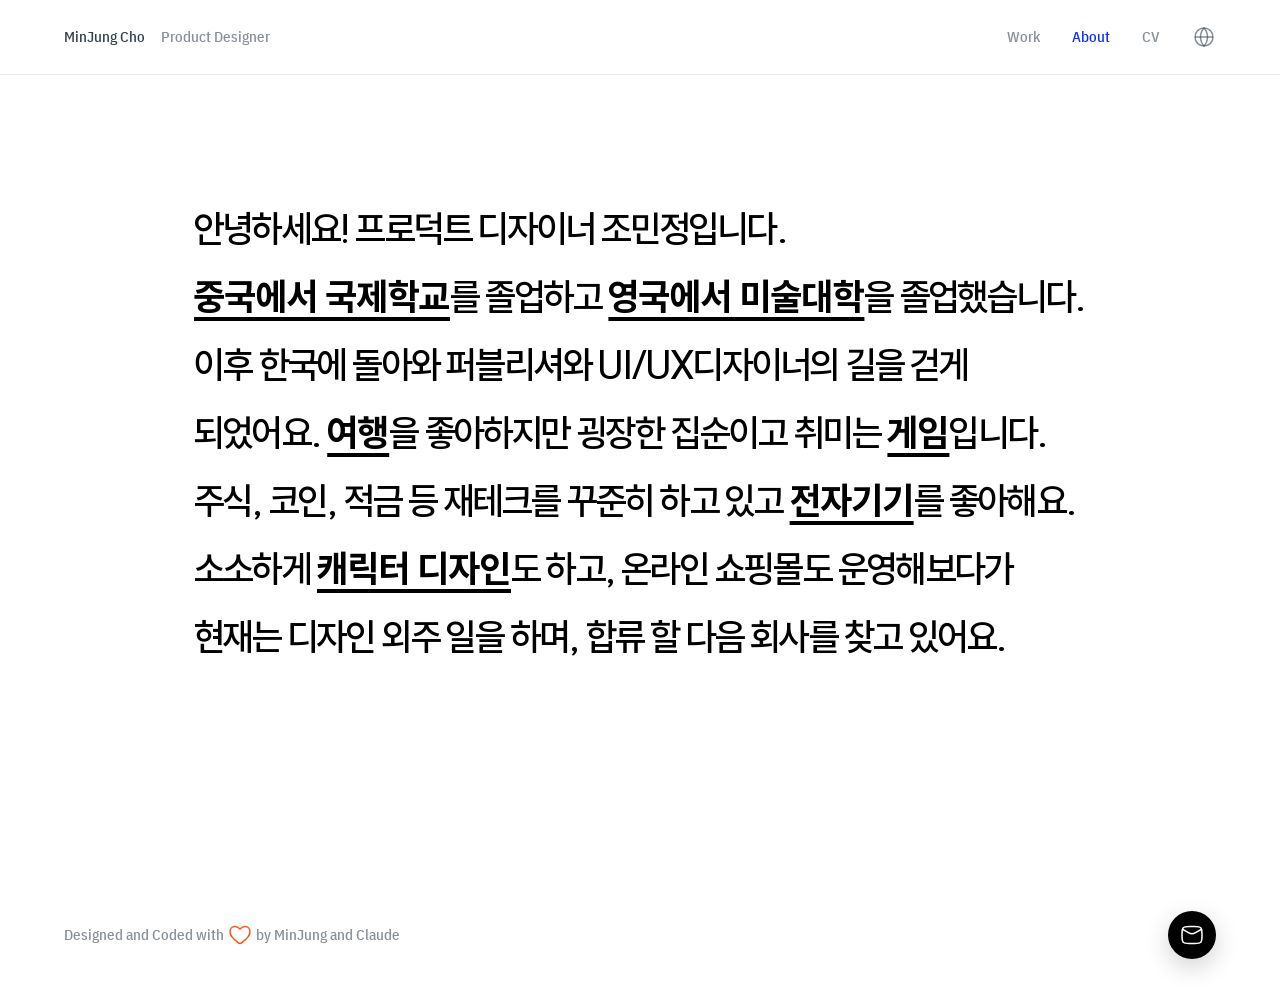
==== commit f35c1b23: "Footer 추가" ====
--- a/about.html
+++ b/about.html
@@ -99,7 +99,7 @@
                 <figcaption>쭈바와 쪼야</figcaption>
             </figure>
         </div>
-        <a class="contact" href="mailto:designer.minjungcho@gmail.com"
+        <!-- <a class="contact" href="mailto:designer.minjungcho@gmail.com"
             aria-label="조민정에게 이메일 보내기" title="이메일 보내기" data-cursor-label="Email me">
             <svg xmlns="http://www.w3.org/2000/svg" viewBox="0 0 24 24" width="24" height="24" color="currentColor" fill="none"
                 stroke="currentColor" stroke-width="1.5" stroke-linejoin="round">
@@ -108,9 +108,31 @@
                     d="M2.01577 13.4756C2.08114 16.5412 2.11383 18.0739 3.24496 19.2094C4.37608 20.3448 5.95033 20.3843 9.09883 20.4634C11.0393 20.5122 12.9607 20.5122 14.9012 20.4634C18.0497 20.3843 19.6239 20.3448 20.7551 19.2094C21.8862 18.0739 21.9189 16.5412 21.9842 13.4756C22.0053 12.4899 22.0053 11.5101 21.9842 10.5244C21.9189 7.45886 21.8862 5.92609 20.7551 4.79066C19.6239 3.65523 18.0497 3.61568 14.9012 3.53657C12.9607 3.48781 11.0393 3.48781 9.09882 3.53656C5.95033 3.61566 4.37608 3.65521 3.24495 4.79065C2.11382 5.92608 2.08114 7.45885 2.01576 10.5244C1.99474 11.5101 1.99475 12.4899 2.01577 13.4756Z">
                 </path>
             </svg>
+        </a> -->
+    </main>
+    <footer class="site-footer">
+        <!-- <div class="text">Designed and Coded with &lt;3 by MinJung and Claude</div> -->
+        <div class="text">
+            <span>Designed and Coded with </span>
+            <svg xmlns="http://www.w3.org/2000/svg" viewBox="0 0 24 24" width="24" height="24" color="#ff5214" fill="none"
+                stroke="#ff5214" stroke-width="1.5" stroke-linecap="round" stroke-linejoin="round">
+                <path
+                    d="M10.4107 19.9677C7.58942 17.858 2 13.0348 2 8.69444C2 5.82563 4.10526 3.5 7 3.5C8.5 3.5 10 4 12 6C14 4 15.5 3.5 17 3.5C19.8947 3.5 22 5.82563 22 8.69444C22 13.0348 16.4106 17.858 13.5893 19.9677C12.6399 20.6776 11.3601 20.6776 10.4107 19.9677Z">
+                </path>
+            </svg>
+            <span>by MinJung and Claude</span>
+        </div>
+        <a class="contact" href="mailto:designer.minjungcho@gmail.com" aria-label="조민정에게 이메일 보내기" title="이메일 보내기"
+            data-cursor-label="Email me">
+            <svg xmlns="http://www.w3.org/2000/svg" viewBox="0 0 24 24" width="24" height="24" color="currentColor"
+                fill="none" stroke="currentColor" stroke-width="1.5" stroke-linejoin="round">
+                <path d="M2 6L8.91302 9.91697C11.4616 11.361 12.5384 11.361 15.087 9.91697L22 6"></path>
+                <path
+                    d="M2.01577 13.4756C2.08114 16.5412 2.11383 18.0739 3.24496 19.2094C4.37608 20.3448 5.95033 20.3843 9.09883 20.4634C11.0393 20.5122 12.9607 20.5122 14.9012 20.4634C18.0497 20.3843 19.6239 20.3448 20.7551 19.2094C21.8862 18.0739 21.9189 16.5412 21.9842 13.4756C22.0053 12.4899 22.0053 11.5101 21.9842 10.5244C21.9189 7.45886 21.8862 5.92609 20.7551 4.79066C19.6239 3.65523 18.0497 3.61568 14.9012 3.53657C12.9607 3.48781 11.0393 3.48781 9.09882 3.53656C5.95033 3.61566 4.37608 3.65521 3.24495 4.79065C2.11382 5.92608 2.08114 7.45885 2.01576 10.5244C1.99474 11.5101 1.99475 12.4899 2.01577 13.4756Z">
+                </path>
+            </svg>
         </a>
-    </main>
-
+    </footer>
     <script src="js/about.js"></script>
     <script src="js/cursor.js"></script>
 </body>
--- a/css/style.css
+++ b/css/style.css
@@ -69,7 +69,7 @@
     --color-text: #32404f;
     --color-text-muted: rgba(50, 64, 79, 0.584);
     --color-text-gray: #878f98;
-    --color-nav-active: #1b1c7a;
+    --color-nav-active: #0D2EFF;
     --color-headline: #000000;
     --color-card-bg: rgba(0, 0, 0, 0.05);
     --color-border: rgba(135, 143, 152, 0.2);
@@ -299,112 +299,6 @@
     }
 }
 
-.contact {
-    position: fixed;
-    right: 20px;
-    bottom: 20px;
-    width: 48px;
-    height: 48px;
-    border-radius: 999px;
-    background: #000;
-    display: flex;
-    align-items: center;
-    justify-content: center;
-    z-index: 20;
-    isolation: isolate;
-    box-shadow: 0 8px 24px rgba(0, 0, 0, 0.18);
-    -webkit-tap-highlight-color: transparent;
-    touch-action: manipulation;
-    transition:
-        transform 0.28s cubic-bezier(0.22, 1, 0.36, 1),
-        background-color 0.22s ease,
-        box-shadow 0.28s ease;
-    animation: contact-enter 0.55s cubic-bezier(0.22, 1, 0.36, 1) 0.18s both;
-}
-
-.contact::before {
-    content: '';
-    position: absolute;
-    inset: -1px;
-    border: 1px solid rgba(27, 28, 122, 0.55);
-    border-radius: inherit;
-    opacity: 0;
-    transform: scale(0.78);
-    z-index: -1;
-    transition:
-        opacity 0.24s ease,
-        transform 0.35s cubic-bezier(0.22, 1, 0.36, 1);
-}
-
-.contact svg {
-    width: 24px;
-    height: 24px;
-    color: #fff;
-    transition: transform 0.32s cubic-bezier(0.22, 1, 0.36, 1);
-}
-
-.contact:hover {
-    text-decoration: none;
-}
-
-@media (hover: hover) and (pointer: fine) {
-    .contact:hover {
-        background: var(--color-nav-active);
-        transform: translateY(-4px);
-        box-shadow: 0 14px 30px rgba(27, 28, 122, 0.24);
-    }
-
-    .contact:hover::before {
-        opacity: 1;
-        transform: scale(1.32);
-    }
-
-    .contact:hover svg {
-        transform: translate(2px, -2px) rotate(-6deg);
-    }
-}
-
-.contact:active {
-    transform: translateY(-1px) scale(0.92);
-    box-shadow: 0 4px 12px rgba(0, 0, 0, 0.2);
-    transition-duration: 0.08s;
-}
-
-.contact:active::before {
-    opacity: 0.35;
-    transform: scale(0.94);
-    transition-duration: 0.08s;
-}
-
-.contact:active svg {
-    transform: scale(0.9);
-    transition-duration: 0.08s;
-}
-
-.contact:focus-visible {
-    outline: 3px solid rgba(27, 28, 122, 0.28);
-    outline-offset: 5px;
-}
-
-@keyframes contact-enter {
-    from {
-        opacity: 0;
-        transform: translateY(14px) scale(0.9);
-    }
-    to {
-        opacity: 1;
-        transform: translateY(0) scale(1);
-    }
-}
-
-@media (prefers-reduced-motion: reduce) {
-    .contact,
-    .contact::before,
-    .contact svg {
-        animation: none;
-        transition: none;
-    }
-}
 
 /* ============================================
    Custom cursor
@@ -600,15 +494,137 @@
    Footer
    ============================================ */
 .site-footer {
-    padding-top: 120px; /* 프로젝트 그리드와의 간격 */
-}
-
-.site-footer .container {
-    padding-bottom: 25px; /* 네비와 동일한 하단 여백 */
-    text-align: right;
+    display: flex;
+    justify-content: space-between;
+    flex-direction: row;
+    align-items: center;
+    gap: 24px;
+    max-width: 1920px;
+    margin: 0 auto;
+    padding: 120px var(--page-padding) 32px;
+}
+
+.site-footer .text {
     font-weight: 500;
     color: var(--color-text-muted);
-}
+    display: flex;
+    gap: 4px;
+    align-items: center;
+    flex-wrap: wrap;
+}
+
+.site-footer .text svg {
+    flex: none;
+}
+
+.contact {
+    position: relative;
+    flex: none;
+    width: 48px;
+    height: 48px;
+    border-radius: 999px;
+    background: #000;
+    display: flex;
+    align-items: center;
+    justify-content: center;
+    isolation: isolate;
+    box-shadow: 0 8px 24px rgba(0, 0, 0, 0.18);
+    -webkit-tap-highlight-color: transparent;
+    touch-action: manipulation;
+    transition:
+        transform 0.28s cubic-bezier(0.22, 1, 0.36, 1),
+        background-color 0.22s ease,
+        box-shadow 0.28s ease;
+    animation: contact-enter 0.55s cubic-bezier(0.22, 1, 0.36, 1) 0.18s both;
+}
+
+.contact::before {
+    content: '';
+    position: absolute;
+    inset: -1px;
+    border: 1px dashed #0d2dffa7;
+    border-radius: inherit;
+    opacity: 0;
+    transform: scale(0.78);
+    z-index: -1;
+    transition:
+        opacity 0.24s ease,
+        transform 0.35s cubic-bezier(0.22, 1, 0.36, 1);
+}
+
+.contact svg {
+    width: 24px;
+    height: 24px;
+    color: #fff;
+    transition: transform 0.32s cubic-bezier(0.22, 1, 0.36, 1);
+}
+
+.contact:hover {
+    text-decoration: none;
+}
+
+@media (hover: hover) and (pointer: fine) {
+    .contact:hover {
+        background: var(--color-nav-active);
+        transform: translateY(-4px);
+        box-shadow: 0 14px 30px rgba(27, 28, 122, 0.24);
+    }
+
+    .contact:hover::before {
+        opacity: 1;
+        transform: scale(1.32);
+    }
+
+    .contact:hover svg {
+        transform: translate(2px, -2px) rotate(-6deg);
+    }
+}
+
+.contact:active {
+    transform: translateY(-1px) scale(0.92);
+    box-shadow: 0 4px 12px rgba(0, 0, 0, 0.2);
+    transition-duration: 0.08s;
+}
+
+.contact:active::before {
+    opacity: 0.35;
+    transform: scale(0.94);
+    transition-duration: 0.08s;
+}
+
+.contact:active svg {
+    transform: scale(0.9);
+    transition-duration: 0.08s;
+}
+
+.contact:focus-visible {
+    outline: 3px solid rgba(27, 28, 122, 0.28);
+    outline-offset: 5px;
+}
+
+@keyframes contact-enter {
+    from {
+        opacity: 0;
+        transform: translateY(14px) scale(0.9);
+    }
+    to {
+        opacity: 1;
+        transform: translateY(0) scale(1);
+    }
+}
+
+@media (prefers-reduced-motion: reduce) {
+    .contact,
+    .contact::before,
+    .contact svg {
+        animation: none;
+        transition: none;
+    }
+}
+
+/* ============================================
+   Projects grid (/portfolio 템플릿)
+   ============================================ */
 
 .projects-grid {
     display: grid;
@@ -689,9 +705,9 @@
 /* ============================================
    Project page (/portfolio 템플릿)
    ============================================ */
-.page-body {
+/* .page-body {
     border-bottom: 1px solid var(--color-border);
-}
+} */
 
 .project-layout {
     display: flex;
@@ -1427,6 +1443,23 @@
         padding-bottom: 24px;
     }
 
+    .site-footer {
+        flex-direction: column-reverse;
+        align-items: flex-end;
+        justify-content: flex-start;
+        gap: 20px;
+        padding-top: 80px;
+        padding-right: var(--page-padding);
+        padding-bottom: 24px;
+        padding-left: var(--page-padding);
+    }
+
+    .site-footer .text {
+        width: 100%;
+        justify-content: flex-end;
+        text-align: right;
+    }
+
     .hero {
         padding-top: 120px;
     }
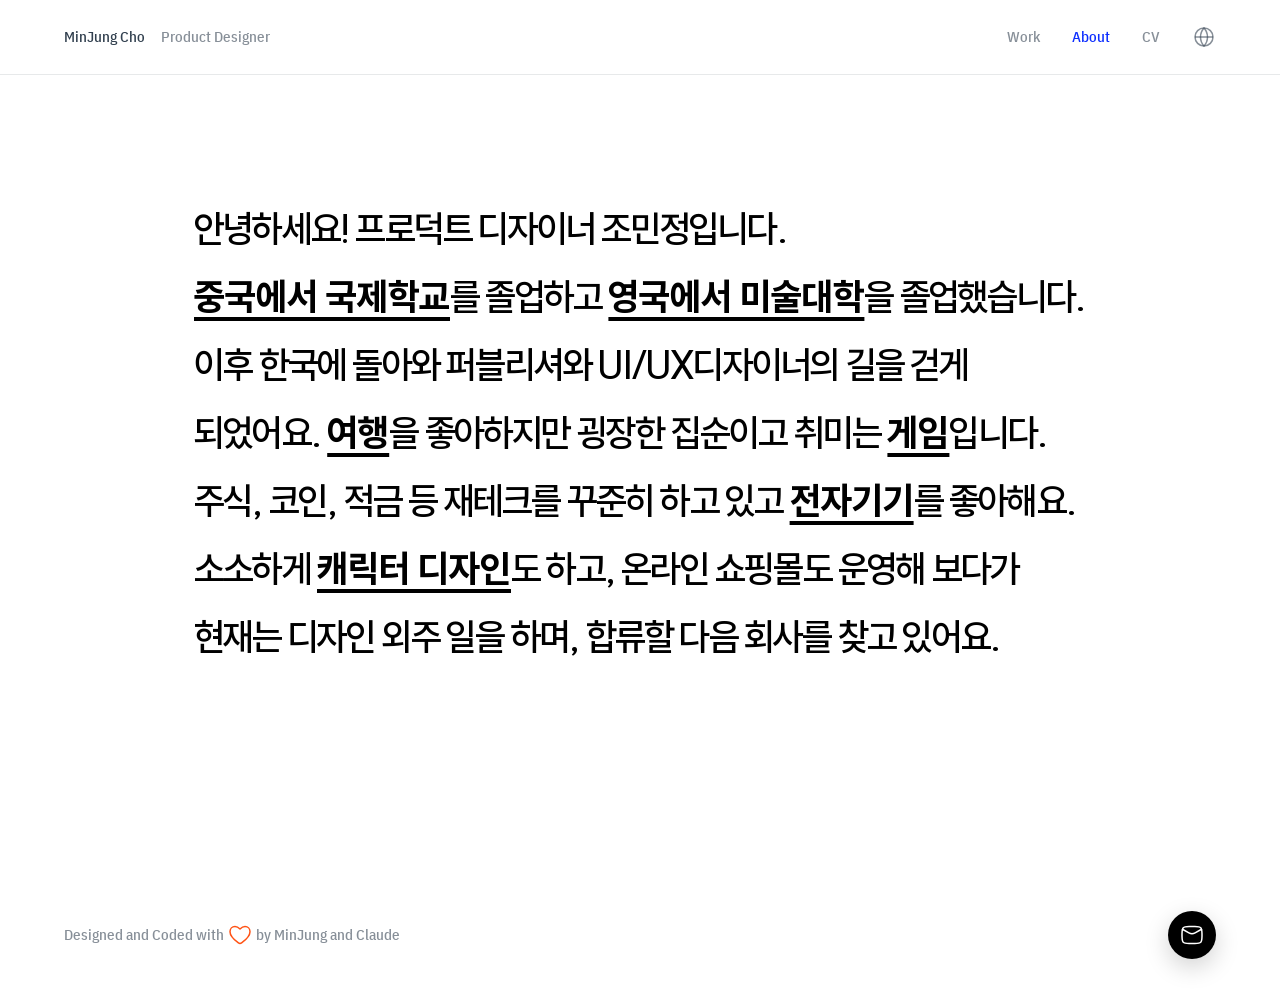
==== commit a492d37b: "About 페이지 맞춤법 수정" ====
--- a/about.html
+++ b/about.html
@@ -67,11 +67,11 @@
                     </span>
                 </p>
                 <p class="about-par">소소하게
-                    <button class="about-kw" data-key="character">캐릭터 디자인</button>도 하고, 온라인 쇼핑몰도 운영해보다가
+                    <button class="about-kw" data-key="character">캐릭터 디자인</button>도 하고, 온라인 쇼핑몰도 운영해 보다가
                     <span class="about-inline" data-key="character" hidden>
                         <span class="about-inline-media"><img src="assets/img/about/character.jpeg" alt="캐릭터 쭈바와 쪼야"><em>쭈바와 쪼야</em></span>
                     </span>
-                    현재는 디자인 외주 일을 하며, 합류 할 다음 회사를 찾고 있어요.
+                    현재는 디자인 외주 일을 하며, 합류할 다음 회사를 찾고 있어요.
                 </p>
             </div>
 
@@ -99,19 +99,8 @@
                 <figcaption>쭈바와 쪼야</figcaption>
             </figure>
         </div>
-        <!-- <a class="contact" href="mailto:designer.minjungcho@gmail.com"
-            aria-label="조민정에게 이메일 보내기" title="이메일 보내기" data-cursor-label="Email me">
-            <svg xmlns="http://www.w3.org/2000/svg" viewBox="0 0 24 24" width="24" height="24" color="currentColor" fill="none"
-                stroke="currentColor" stroke-width="1.5" stroke-linejoin="round">
-                <path d="M2 6L8.91302 9.91697C11.4616 11.361 12.5384 11.361 15.087 9.91697L22 6"></path>
-                <path
-                    d="M2.01577 13.4756C2.08114 16.5412 2.11383 18.0739 3.24496 19.2094C4.37608 20.3448 5.95033 20.3843 9.09883 20.4634C11.0393 20.5122 12.9607 20.5122 14.9012 20.4634C18.0497 20.3843 19.6239 20.3448 20.7551 19.2094C21.8862 18.0739 21.9189 16.5412 21.9842 13.4756C22.0053 12.4899 22.0053 11.5101 21.9842 10.5244C21.9189 7.45886 21.8862 5.92609 20.7551 4.79066C19.6239 3.65523 18.0497 3.61568 14.9012 3.53657C12.9607 3.48781 11.0393 3.48781 9.09882 3.53656C5.95033 3.61566 4.37608 3.65521 3.24495 4.79065C2.11382 5.92608 2.08114 7.45885 2.01576 10.5244C1.99474 11.5101 1.99475 12.4899 2.01577 13.4756Z">
-                </path>
-            </svg>
-        </a> -->
     </main>
     <footer class="site-footer">
-        <!-- <div class="text">Designed and Coded with &lt;3 by MinJung and Claude</div> -->
         <div class="text">
             <span>Designed and Coded with </span>
             <svg xmlns="http://www.w3.org/2000/svg" viewBox="0 0 24 24" width="24" height="24" color="#ff5214" fill="none"
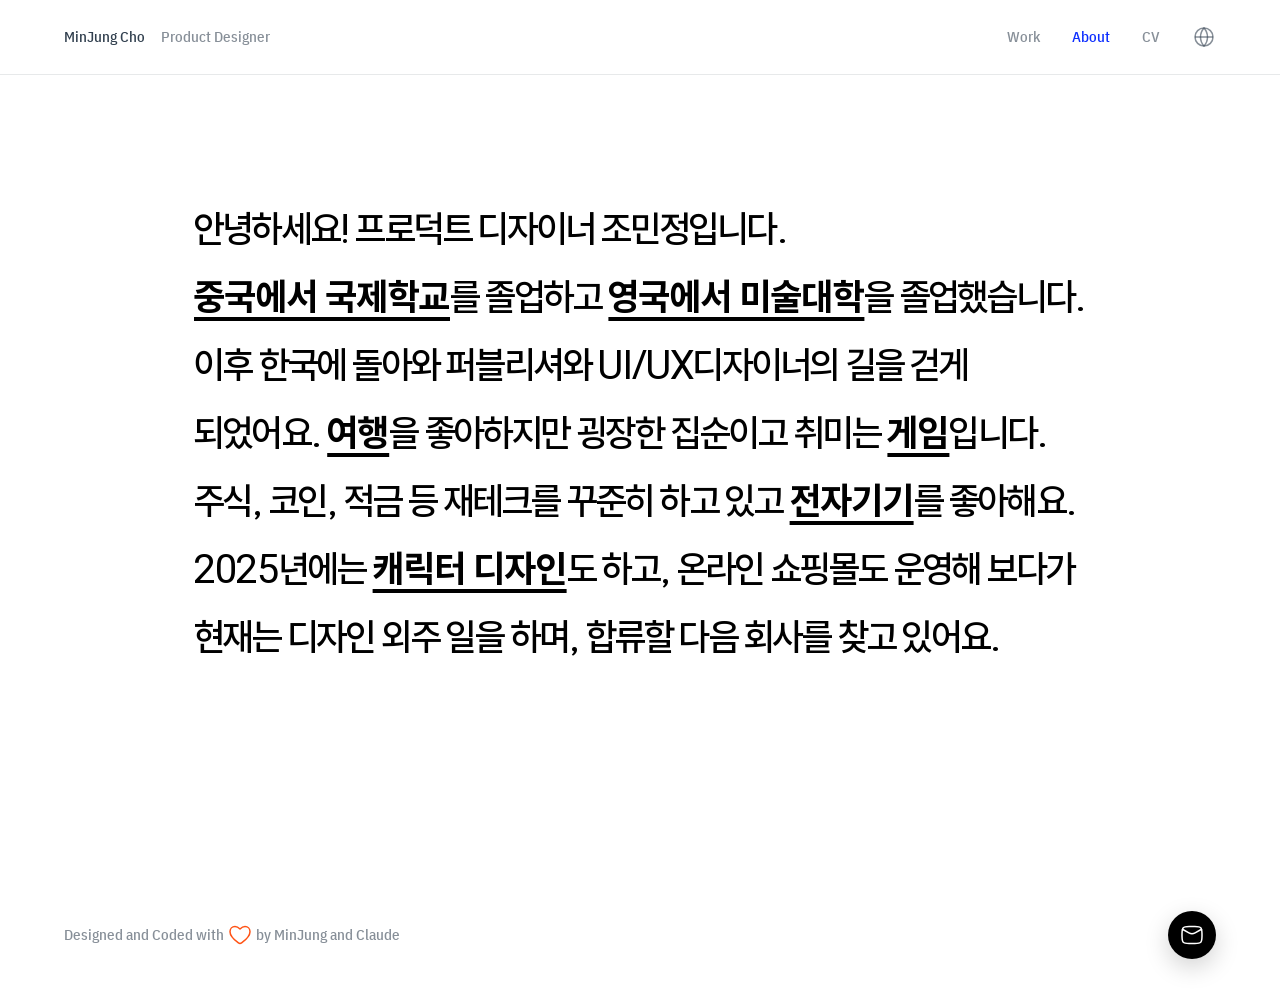
==== commit bf55046a: "가이아닥스 프로젝트 추가 + 버스타고 목업 변경" ====
--- a/about.html
+++ b/about.html
@@ -66,7 +66,7 @@
                         <span class="about-inline-media"><img src="assets/img/about/tech.png" alt="좋아하는 전자기기"></span>
                     </span>
                 </p>
-                <p class="about-par">소소하게
+                <p class="about-par">2025년에는
                     <button class="about-kw" data-key="character">캐릭터 디자인</button>도 하고, 온라인 쇼핑몰도 운영해 보다가
                     <span class="about-inline" data-key="character" hidden>
                         <span class="about-inline-media"><img src="assets/img/about/character.jpeg" alt="캐릭터 쭈바와 쪼야"><em>쭈바와 쪼야</em></span>
